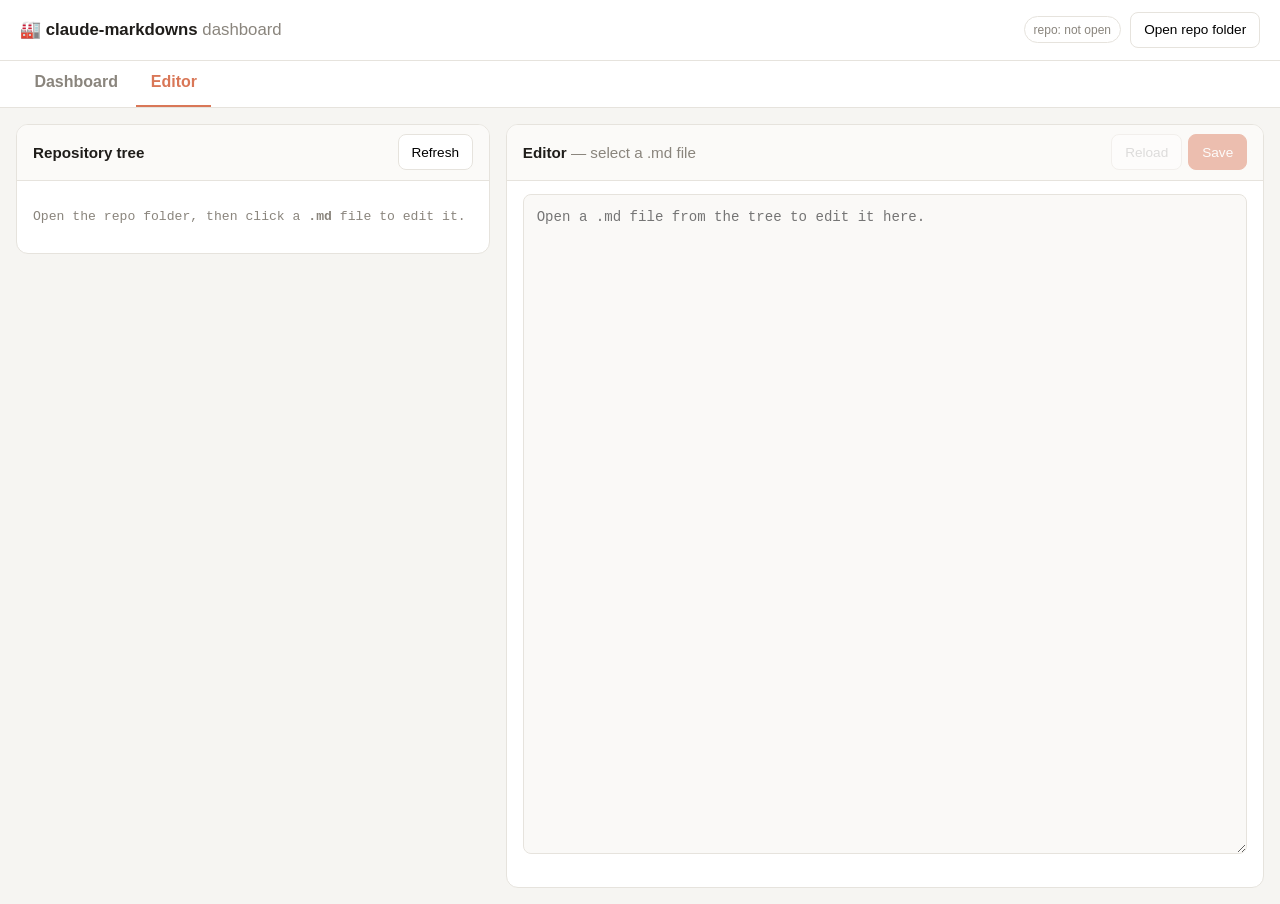
==== dashboard/editor.html @ c903f32f "feat: scaffold skills/agents factory and polish docs for newcomers The project content had never bee" ====
<!DOCTYPE html>
<html lang="en">
<head>
  <meta charset="UTF-8" />
  <meta name="viewport" content="width=device-width, initial-scale=1.0" />
  <title>claude-markdowns · Editor</title>
  <link rel="stylesheet" href="style.css" />
</head>
<body>
  <header class="topbar">
    <h1>🏭 claude-markdowns <span class="muted">dashboard</span></h1>
    <div class="topbar-actions">
      <span id="fsStatus" class="badge badge-off">repo: not open</span>
      <button id="connectBtn" title="Pick the repo folder — powers both pages and saving">Open repo folder</button>
    </div>
  </header>

  <nav class="tabs">
    <a class="tab" href="index.html">Dashboard</a>
    <a class="tab active" href="editor.html">Editor</a>
  </nav>

  <main>
    <section class="layout-editor">
      <section class="panel tree-panel">
        <div class="panel-head">
          <h2>Repository tree</h2>
          <div class="panel-head-actions">
            <button id="treeRefresh" title="Rebuild from the open repo folder">Refresh</button>
          </div>
        </div>
        <div id="treeFilters" class="filters"></div>
        <div id="tree" class="tree">
          <p class="hint">Open the repo folder, then click a <strong>.md</strong> file to edit it.</p>
        </div>
      </section>

      <section class="panel editor-panel">
        <div class="panel-head">
          <h2>Editor <span id="edName" class="muted">— select a .md file</span></h2>
          <div class="panel-head-actions">
            <button id="edReload" disabled title="Discard changes and reload from disk">Reload</button>
            <button id="edSave" class="primary" disabled title="Write changes back to the file">Save</button>
          </div>
        </div>
        <div class="editor-body">
          <textarea id="edText" spellcheck="false" placeholder="Open a .md file from the tree to edit it here." disabled></textarea>
          <p id="edNote" class="hint"></p>
        </div>
      </section>
    </section>
  </main>

  <script src="common.js"></script>
  <script src="editor.js"></script>
</body>
</html>
---- dashboard/style.css ----
:root {
  --bg: #f6f5f2;
  --panel: #ffffff;
  --ink: #1f1d1a;
  --muted: #8a857d;
  --line: #e6e3dd;
  --accent: #d97757;
  --accent-ink: #ffffff;
  --code-bg: #f0eee9;
  --blue: #083fa1;
}

* { box-sizing: border-box; }

body {
  margin: 0;
  font-family: -apple-system, BlinkMacSystemFont, "Segoe UI", Roboto, Helvetica, Arial, sans-serif;
  color: var(--ink);
  background: var(--bg);
  line-height: 1.55;
}

/* Topbar */
.topbar {
  display: flex; align-items: center; justify-content: space-between; gap: 1rem;
  padding: 0.75rem 1.25rem; background: var(--panel); border-bottom: 1px solid var(--line);
}
.topbar h1 { font-size: 1.05rem; margin: 0; font-weight: 700; }
.muted { color: var(--muted); font-weight: 400; }
.topbar-actions { display: flex; align-items: center; gap: 0.6rem; }

.badge { font-size: 0.75rem; padding: 0.2rem 0.55rem; border-radius: 999px; border: 1px solid var(--line); }
.badge-off { color: var(--muted); }
.badge-on { color: #fff; background: #2e7d32; border-color: #2e7d32; }

button {
  font: inherit; font-size: 0.85rem; padding: 0.4rem 0.8rem;
  border: 1px solid var(--line); background: var(--panel); border-radius: 8px; cursor: pointer;
  transition: background 0.15s, border-color 0.15s;
}
button:hover { border-color: var(--accent); }
button.primary { background: var(--accent); color: var(--accent-ink); border-color: var(--accent); }
button:disabled { opacity: 0.45; cursor: not-allowed; }

/* Tabs */
.tabs {
  display: flex; gap: 0.25rem; padding: 0 1.25rem; background: var(--panel);
  border-bottom: 1px solid var(--line); position: sticky; top: 0; z-index: 5;
}
.tab {
  display: inline-block; text-decoration: none;
  border: none; background: none; border-radius: 0; border-bottom: 2px solid transparent;
  padding: 0.6rem 0.9rem; color: var(--muted); font-weight: 600; cursor: pointer;
}
.tab:hover { color: var(--ink); border-color: transparent; border-bottom: 2px solid transparent; }
.tab.active { color: var(--accent); border-bottom: 2px solid var(--accent); }

/* Layout */
main { padding: 1rem; }
.layout-dash, .layout-editor { display: grid; gap: 1rem; align-items: start; }
.layout-dash { grid-template-columns: 2fr 1fr; }
.layout-editor { grid-template-columns: 1fr 1.6fr; }
@media (max-width: 900px) { .layout-dash, .layout-editor { grid-template-columns: 1fr; } }

.panel { background: var(--panel); border: 1px solid var(--line); border-radius: 12px; overflow: hidden; }
.panel-head {
  display: flex; align-items: center; justify-content: space-between;
  padding: 0.6rem 1rem; border-bottom: 1px solid var(--line); background: #fbfaf8;
}
.panel-head h2 { margin: 0; font-size: 0.95rem; }
.panel-head-actions { display: flex; gap: 0.4rem; }

.hint { color: var(--muted); font-size: 0.82rem; }
.hint.ok { color: #2e7d32; }
.hint.err { color: #b3261e; }

/* Markdown view */
.markdown { padding: 1rem 1.25rem; max-height: calc(100vh - 11rem); overflow: auto; }
.markdown h1, .markdown h2, .markdown h3, .markdown h4 { line-height: 1.25; margin: 1.2em 0 0.5em; }
.markdown h1 { font-size: 1.5rem; border-bottom: 1px solid var(--line); padding-bottom: 0.3rem; }
.markdown h2 { font-size: 1.2rem; border-bottom: 1px solid var(--line); padding-bottom: 0.2rem; }
.markdown h3 { font-size: 1.05rem; }
.markdown code { background: var(--code-bg); padding: 0.1em 0.35em; border-radius: 5px; font-size: 0.88em; }
.markdown pre { background: var(--code-bg); padding: 0.9rem; border-radius: 8px; overflow: auto; }
.markdown pre code { background: none; padding: 0; }
.markdown table { border-collapse: collapse; width: 100%; margin: 0.8rem 0; font-size: 0.9rem; }
.markdown th, .markdown td { border: 1px solid var(--line); padding: 0.4rem 0.6rem; text-align: left; vertical-align: top; }
.markdown th { background: #fbfaf8; }
.markdown blockquote { border-left: 3px solid var(--line); margin: 0.8rem 0; padding: 0.2rem 0.9rem; color: #4a4640; }
.markdown hr { border: none; border-top: 1px solid var(--line); margin: 1.2rem 0; }
.markdown a { color: var(--blue); }

.alert { border-left: 4px solid var(--accent); border-radius: 6px; padding: 0.5rem 0.9rem; margin: 0.8rem 0; background: #fdf6f3; }
.alert .alert-title { display: block; font-weight: 700; font-size: 0.8rem; text-transform: uppercase; letter-spacing: 0.03em; color: var(--accent); margin-bottom: 0.2rem; }
.alert-note { border-color: var(--blue); background: #f2f5fb; }
.alert-note .alert-title { color: var(--blue); }

/* Analytics */
.analytics { padding: 1rem 1.25rem; display: flex; flex-direction: column; gap: 1rem; }
.stat { border: 1px solid var(--line); border-radius: 10px; padding: 0.8rem 1rem; }
.stat-num { font-size: 2.2rem; font-weight: 700; line-height: 1; color: var(--accent); }
.stat-label { font-size: 0.8rem; text-transform: uppercase; letter-spacing: 0.04em; color: var(--muted); margin-top: 0.2rem; }
.stat .mini { list-style: none; margin: 0.6rem 0 0; padding: 0; font-size: 0.85rem; }
.stat .mini li { padding: 0.1rem 0; border-top: 1px solid var(--line); }
.stat .mini li:first-child { border-top: none; }

/* Repository tree */
.filters {
  display: flex; flex-wrap: wrap; gap: 0.4rem; align-items: center;
  padding: 0.5rem 1rem; border-bottom: 1px solid var(--line); background: #fbfaf8; font-size: 0.8rem;
}
.filters:empty { display: none; }
.filters-label { color: var(--muted); margin-right: 0.2rem; }
.chip {
  display: inline-flex; align-items: center; gap: 0.3rem; padding: 0.15rem 0.55rem;
  border: 1px solid var(--line); border-radius: 999px; cursor: pointer; background: #fff;
}
.chip input { margin: 0; }
.linklike { border: none; background: none; color: var(--blue); padding: 0.1rem 0.3rem; cursor: pointer; font-size: 0.8rem; }
.linklike:hover { text-decoration: underline; border-color: transparent; }

.tree { padding: 0.8rem 1rem; max-height: calc(100vh - 13rem); overflow: auto; font-family: ui-monospace, SFMono-Regular, Menlo, monospace; font-size: 0.85rem; }
.tree ul { list-style: none; margin: 0; padding-left: 0.9rem; }
.tree > ul { padding-left: 0; }
.tree ul ul { border-left: 1px solid var(--line); margin-left: 0.45em; }
.tree li { padding: 0; }
.tree .ico { margin-right: 0.4em; }
.tree details > summary {
  cursor: pointer; user-select: none; list-style: none;
  padding: 0.12rem 0.35rem; border-radius: 6px; font-weight: 600; color: var(--ink);
}
.tree details > summary:hover { background: #f0eee9; }
.tree details > summary::-webkit-details-marker { display: none; }
.tree details > summary::before { content: "▸"; display: inline-block; width: 0.9em; color: var(--muted); font-weight: 400; }
.tree details[open] > summary::before { content: "▾"; }
.tree .file { padding: 0.12rem 0.35rem 0.12rem 1.25rem; border-radius: 6px; color: #6b6760; }
.tree .file.md { cursor: pointer; color: var(--ink); }
.tree .file.md:hover { background: #fdf6f3; color: var(--accent); }
.tree .file.active { background: #fdf6f3; color: var(--accent); font-weight: 600; }

/* Editor */
.editor-body { padding: 0.8rem 1rem; }
#edName { font-weight: 400; }
#edText {
  width: 100%; min-height: calc(100vh - 15rem); resize: vertical;
  font-family: ui-monospace, SFMono-Regular, Menlo, monospace; font-size: 0.88rem; line-height: 1.5;
  padding: 0.8rem; border: 1px solid var(--line); border-radius: 8px; background: #fff; color: var(--ink);
}
#edText:disabled { background: #faf9f7; color: var(--muted); }
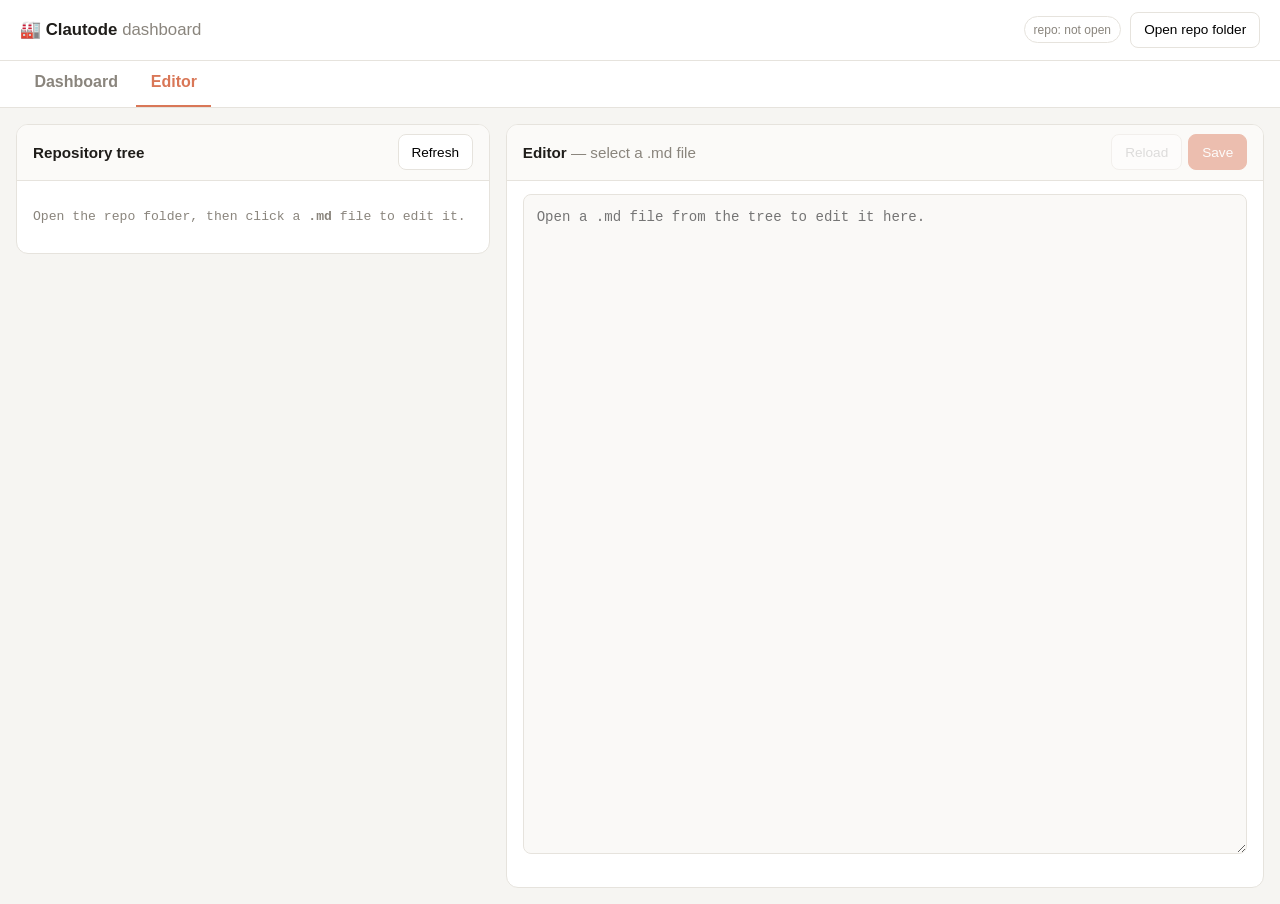
==== commit f15c163f: "docs: rename project to Clautode, add authoring guardrails, tighten after review, curate all READMEs" ====
--- a/dashboard/editor.html
+++ b/dashboard/editor.html
@@ -3,12 +3,12 @@
 <head>
   <meta charset="UTF-8" />
   <meta name="viewport" content="width=device-width, initial-scale=1.0" />
-  <title>claude-markdowns · Editor</title>
+  <title>Clautode · Editor</title>
   <link rel="stylesheet" href="style.css" />
 </head>
 <body>
   <header class="topbar">
-    <h1>🏭 claude-markdowns <span class="muted">dashboard</span></h1>
+    <h1>🏭 Clautode <span class="muted">dashboard</span></h1>
     <div class="topbar-actions">
       <span id="fsStatus" class="badge badge-off">repo: not open</span>
       <button id="connectBtn" title="Pick the repo folder — powers both pages and saving">Open repo folder</button>
